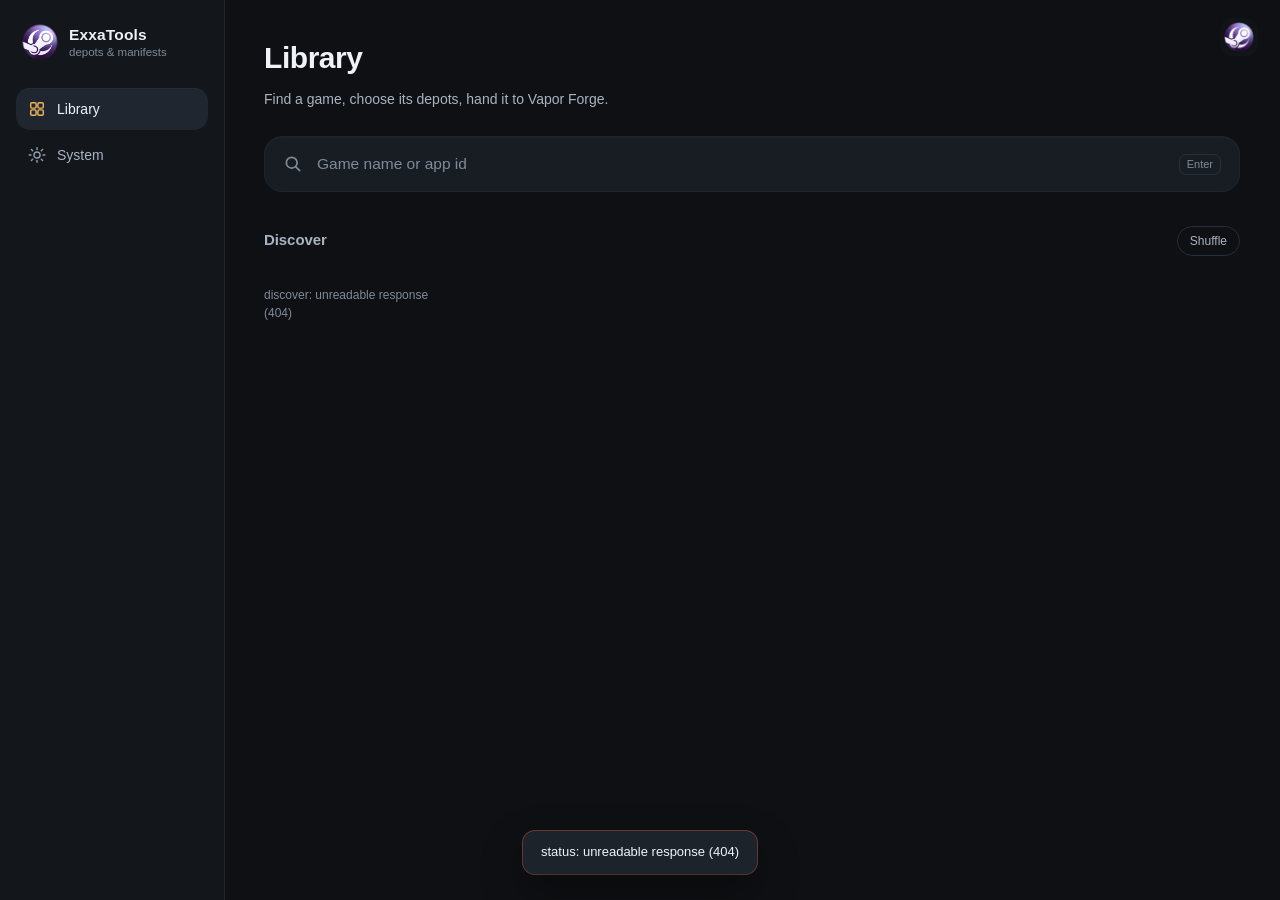
==== web/index.html @ 07b18245 "Discover feed from SteamSpy and Steam featured picks; drop the status pill" ====
<!DOCTYPE html>
<html lang="en">
<head>
<meta charset="utf-8">
<meta name="viewport" content="width=device-width, initial-scale=1">
<title>ExxaTools</title>
<link rel="icon" href="logo-128.png">
<link rel="stylesheet" href="style.css">
</head>
<body>

<aside class="rail">
  <div class="brand">
    <img class="brand-mark" src="logo-128.png" alt="" width="36" height="36">
    <div class="brand-text">
      <strong>ExxaTools</strong>
      <span>depots &amp; manifests</span>
    </div>
  </div>

  <nav class="nav">
    <button class="nav-item is-active" data-view="library">
      <svg viewBox="0 0 20 20" fill="none" stroke="currentColor" stroke-width="1.6" stroke-linecap="round" stroke-linejoin="round">
        <rect x="3" y="3" width="6" height="6" rx="1.4"/><rect x="11" y="3" width="6" height="6" rx="1.4"/>
        <rect x="3" y="11" width="6" height="6" rx="1.4"/><rect x="11" y="11" width="6" height="6" rx="1.4"/>
      </svg>
      Library
    </button>
    <button class="nav-item" data-view="system">
      <svg viewBox="0 0 20 20" fill="none" stroke="currentColor" stroke-width="1.6" stroke-linecap="round" stroke-linejoin="round">
        <path d="M10 6.6a3.4 3.4 0 1 0 0 6.8 3.4 3.4 0 0 0 0-6.8z"/>
        <path d="M10 1.9v2M10 16.1v2M3.3 10h-2M18.7 10h-2M5.2 5.2 3.8 3.8M16.2 16.2l-1.4-1.4M14.8 5.2l1.4-1.4M3.8 16.2l1.4-1.4"/>
      </svg>
      System
    </button>
  </nav>
</aside>

<main class="stage">

  <section class="view is-active" id="view-library">
    <header class="page-head">
      <h1>Library</h1>
      <p>Find a game, choose its depots, hand it to Vapor Forge.</p>
    </header>

    <div class="search-block">
      <svg class="search-icon" viewBox="0 0 20 20" fill="none" stroke="currentColor" stroke-width="1.7" stroke-linecap="round">
        <circle cx="8.7" cy="8.7" r="5.4"/><path d="m12.8 12.8 3.9 3.9"/>
      </svg>
      <input id="searchInput" type="search" placeholder="Game name or app id" aria-label="Search Steam" autocomplete="off" spellcheck="false">
      <kbd>Enter</kbd>
    </div>

    <div id="results" class="grid"></div>

    <div class="section-head" id="discoverHead">
      <h2>Discover</h2>
      <button class="chip" id="shuffleDiscover">Shuffle</button>
    </div>
    <div id="discover" class="grid"></div>

    <div class="section-head" id="plansHead" hidden>
      <h2>Saved plans</h2>
    </div>
    <div id="plans" class="grid"></div>
  </section>

  <section class="view" id="view-app">
    <div class="hero">
      <div class="hero-art" id="heroArt"></div>
      <div class="hero-shade"></div>
      <div class="hero-body">
        <button class="back-link" id="backToLibrary">
          <svg viewBox="0 0 16 16" fill="none" stroke="currentColor" stroke-width="1.7" stroke-linecap="round" stroke-linejoin="round"><path d="M9.5 3.5 5 8l4.5 4.5"/></svg>
          Library
        </button>
        <h1 id="appName">-</h1>
        <p class="hero-meta" id="appMeta">-</p>
        <div class="hero-actions">
          <button class="btn primary" id="installPlan">Install to Steam</button>
          <button class="btn" id="savePlan">Save plan</button>
          <button class="btn" id="hubcapFetch">Get keys</button>
          <button class="btn" id="checkPlan">Verify plan</button>
          <label class="select-wrap">
            <select id="branchSelect" aria-label="Branch"></select>
          </label>
        </div>
      </div>
    </div>

    <div class="app-columns">
      <div class="panel">
        <div class="panel-head">
          <h2>Depots <span class="count" id="depotCount"></span></h2>
          <div class="chips">
            <button class="chip" data-select="linux">Linux</button>
            <button class="chip" data-select="windows">Windows</button>
            <button class="chip" data-select="macos">macOS</button>
            <button class="chip" data-select="none">Reset</button>
          </div>
        </div>
        <div class="depot-head"><span></span><span>depot</span><span>size / key</span></div>
        <div id="depotList" class="depot-list"></div>
        <p class="hint" id="depotHint"></p>
      </div>

      <div class="panel side">
        <h2>Build</h2>
        <div class="build-bar" id="buildBar"></div>
        <div class="build-note" id="buildNote"></div>
        <div id="guardState" class="stat-list"></div>
        <div class="panel-actions">
          <button class="btn small" id="fixManifest">Fix update flags</button>
          <button class="btn small warn" id="blockUpdates">Block updates</button>
        </div>
        <div class="divider"></div>
        <h2>Lua plan</h2>
        <pre class="code" id="scriptBody">No plan yet.</pre>
        <p class="hint" id="scriptHint"></p>
      </div>
    </div>
  </section>

  <section class="view" id="view-system">
    <header class="page-head">
      <h1>System</h1>
      <p>Engine, keys, and what the Steam client sees.</p>
    </header>

    <div class="panel">
      <div class="panel-head">
        <h2>Engine</h2>
        <div class="panel-actions">
          <button class="btn small" id="installEngine">Install engine</button>
          <button class="btn small ghost" id="restartSteam">Restart Steam</button>
        </div>
      </div>
      <div id="engineState" class="stat-list"></div>
      <div class="divider"></div>
      <h3>Menu in Steam</h3>
      <div id="steamUiState" class="stat-list"></div>
      <div class="panel-actions">
        <button class="btn small" id="steamUiInject">Inject menu</button>
        <button class="btn small ghost" id="steamUiRemove">Remove</button>
        <button class="btn small ghost" id="steamUiEnable">Allow debugging</button>
      </div>
    </div>

    <div class="panel">
      <h2>Keys</h2>
      <div class="form-row">
        <label class="field">
          <span>Hubcap API key</span>
          <input id="hubcapInput" type="password" placeholder="smm_…" spellcheck="false" autocomplete="off">
        </label>
        <button class="btn small" id="saveHubcap">Save key</button>
      </div>
      <p class="hint" id="hubcapHint"></p>
      <div class="form-row">
        <label class="field">
          <span>Key source URL</span>
          <input id="keySourceInput" type="text" placeholder="https://host/{depotId}" spellcheck="false">
        </label>
        <button class="btn small ghost" id="saveSettings">Save</button>
      </div>
      <div class="form-row">
        <label class="field narrow">
          <span>Country</span>
          <input id="countryInput" type="text" maxlength="2" spellcheck="false">
        </label>
        <label class="field">
          <span>Provider chain</span>
          <input id="providerInput" type="text" spellcheck="false">
        </label>
      </div>
    </div>

    <div class="panel">
      <div class="panel-head">
        <h2>Manifest provider</h2>
        <div class="panel-actions">
          <button class="btn small" id="installProvider">Install</button>
          <button class="btn small ghost" id="removeProvider">Remove</button>
        </div>
      </div>
      <p class="hint" id="providerState">-</p>
    </div>

    <div class="panel">
      <div class="panel-head">
        <h2>Activity</h2>
        <button class="btn small ghost" id="reloadLog">Reload</button>
      </div>
      <pre class="code log" id="logBody">no lines yet</pre>
      <p class="hint" id="logHint"></p>
    </div>
  </section>

</main>

<div class="menu-wrap">
  <button id="menuButton" class="round-button" type="button" aria-haspopup="true" aria-expanded="false" aria-controls="appMenu" title="ExxaTools menu">
    <img src="logo-128.png" alt="" width="30" height="30">
  </button>
  <div id="appMenu" class="menu" role="menu" aria-label="ExxaTools menu" hidden>
    <div class="menu-head">
      <div class="menu-title">ExxaTools <span class="menu-version" id="menuVersion">—</span></div>
      <div class="menu-status" id="menuStatus"><span class="dot"></span> checking engine</div>
    </div>
    <div class="menu-sep"></div>
    <button class="menu-item" type="button" role="menuitem" data-menu="library">Library</button>
    <button class="menu-item" type="button" role="menuitem" data-menu="system">System</button>
    <div class="menu-sep"></div>
    <button class="menu-item" type="button" role="menuitem" data-menu="restart">Restart Steam</button>
    <button class="menu-item" type="button" role="menuitem" data-menu="readme">Open README</button>
    <button class="menu-item" type="button" role="menuitem" data-menu="about">About</button>
  </div>
</div>

<div id="toast" class="toast" hidden></div>

<script src="app.js"></script>
</body>
</html>
---- web/style.css ----
@font-face {
  font-family: "Montserrat";
  font-style: normal;
  font-weight: 400 800;
  font-display: swap;
  src: url(fonts/montserrat-cyrillic-ext.woff2) format("woff2");
  unicode-range: U+0460-052F, U+1C80-1C8A, U+20B4, U+2DE0-2DFF, U+A640-A69F, U+FE2E-FE2F;
}
@font-face {
  font-family: "Montserrat";
  font-style: normal;
  font-weight: 400 800;
  font-display: swap;
  src: url(fonts/montserrat-cyrillic.woff2) format("woff2");
  unicode-range: U+0301, U+0400-045F, U+0490-0491, U+04B0-04B1, U+2116;
}
@font-face {
  font-family: "Montserrat";
  font-style: normal;
  font-weight: 400 800;
  font-display: swap;
  src: url(fonts/montserrat-latin-ext.woff2) format("woff2");
  unicode-range: U+0100-02BA, U+02BD-02C5, U+02C7-02CC, U+02CE-02D7, U+02DD-02FF, U+0304, U+0308,
    U+0329, U+1D00-1DBF, U+1E00-1E9F, U+1EF2-1EFF, U+2020, U+20A0-20AB, U+20AD-20C4, U+2113,
    U+2C60-2C7F, U+A720-A7FF;
}
@font-face {
  font-family: "Montserrat";
  font-style: normal;
  font-weight: 400 800;
  font-display: swap;
  src: url(fonts/montserrat-latin.woff2) format("woff2");
  unicode-range: U+0000-00FF, U+0131, U+0152-0153, U+02BB-02BC, U+02C6, U+02DA, U+02DC, U+0304,
    U+0308, U+0329, U+2000-206F, U+20AC, U+2122, U+2191, U+2193, U+2212, U+2215, U+FEFF, U+FFFD;
}

:root {
  --ink: #0e1013;
  --rail: #13171c;
  --surface: #181d24;
  --raised: #1f2630;
  --line: #262f3a;
  --line-soft: #1e252e;

  --text: #eff3f8;
  --dim: #a9b4c3;
  --faint: #7f8b9a;

  --sand: #edb45f;
  --sand-hi: #f7c87c;
  --sand-lo: #c9924a;
  --sand-soft: rgba(237, 180, 95, 0.12);

  --mint: #6fd3a0;
  --rose: #e4796d;

  --sans: "Montserrat", -apple-system, "Segoe UI", Roboto, Arial, sans-serif;
  --mono: "JetBrains Mono", ui-monospace, SFMono-Regular, Menlo, monospace;

  --r-sm: 10px;
  --r-md: 14px;
  --r-lg: 18px;
  --r-xl: 24px;

  --shadow-1: 0 1px 0 rgba(255, 255, 255, 0.03) inset;
  --shadow-2: 0 18px 40px rgba(0, 0, 0, 0.35);
  --shadow-3: 0 30px 70px rgba(0, 0, 0, 0.55);
  --ease: cubic-bezier(0.2, 0.7, 0.2, 1);
}

* { box-sizing: border-box; }
[hidden] { display: none !important; }
html { color-scheme: dark; }

body {
  margin: 0;
  min-height: 100vh;
  background: var(--ink);
  color: var(--text);
  font-family: var(--sans);
  font-size: 15px;
  line-height: 1.6;
  -webkit-font-smoothing: antialiased;
  display: flex;
}

h1, h2, h3 { margin: 0; font-weight: 600; letter-spacing: -0.005em; }
h1 { font-size: 22px; }
h2 { font-size: 16px; }
h3 { font-size: 14px; color: var(--dim); font-weight: 600; }
p { margin: 0; }
a { color: var(--sand); text-decoration: none; }

::selection { background: var(--sand-soft); }

/* ------------------------------------------------------------------ rail */

.rail {
  position: sticky;
  top: 0;
  display: flex;
  flex-direction: column;
  gap: 28px;
  width: 224px;
  min-width: 224px;
  height: 100vh;
  padding: 24px 16px 18px;
  background: var(--rail);
  box-shadow: 1px 0 0 var(--line-soft);
}

.brand { display: flex; align-items: center; gap: 11px; padding: 0 6px; }
.brand-mark { border-radius: 50%; flex: none; }
.brand-text { display: flex; flex-direction: column; line-height: 1.25; min-width: 0; }
.brand-text strong { font-size: 15.5px; font-weight: 700; letter-spacing: 0.01em; }
.brand-text span { font-size: 11.5px; color: var(--faint); }

.nav { display: flex; flex-direction: column; gap: 4px; }
.nav-item {
  display: flex;
  align-items: center;
  gap: 11px;
  height: 42px;
  padding: 0 12px;
  border: 0;
  border-radius: var(--r-md);
  background: transparent;
  color: var(--dim);
  font: 500 14px/1 var(--sans);
  cursor: pointer;
  text-align: left;
  transition: background 140ms var(--ease), color 140ms var(--ease);
}
.nav-item svg { width: 18px; height: 18px; flex: none; opacity: 0.85; }
.nav-item:hover { background: var(--surface); color: var(--text); }
.nav-item.is-active { background: var(--raised); color: var(--text); box-shadow: var(--shadow-1); }
.nav-item.is-active svg { opacity: 1; color: var(--sand); }
.nav-item:focus-visible { outline: 2px solid var(--sand); outline-offset: 2px; }

.rail-status {
  margin-top: auto;
  min-width: 0;
  display: flex;
  align-items: center;
  gap: 8px;
  padding: 10px 12px;
  border-radius: var(--r-md);
  background: var(--surface);
  font-size: 12px;
  color: var(--dim);
  white-space: nowrap;
  overflow: hidden;
}
.rail-status .dot {
  width: 7px;
  height: 7px;
  border-radius: 50%;
  background: var(--faint);
  flex: none;
}
.rail-status.ok { color: var(--mint); }
.rail-status.ok .dot { background: var(--mint); box-shadow: 0 0 0 3px rgba(111, 211, 160, 0.14); }
.rail-status.warn { color: var(--sand); }
.rail-status.warn .dot { background: var(--sand); box-shadow: 0 0 0 3px var(--sand-soft); }
.rail-status.bad { color: var(--rose); }
.rail-status.bad .dot { background: var(--rose); box-shadow: 0 0 0 3px rgba(228, 121, 109, 0.14); }

/* ----------------------------------------------------------------- stage */

.stage {
  flex: 1;
  min-width: 0;
  padding: 34px 40px 64px;
  max-width: 1220px;
  margin: 0 auto;
}

.view { display: none; animation: view-in 220ms var(--ease); }
.view.is-active { display: block; }
@keyframes view-in {
  from { opacity: 0; transform: translateY(6px); }
  to { opacity: 1; transform: none; }
}

.page-head { margin-bottom: 26px; }
.page-head h1 { font-size: 30px; font-weight: 700; letter-spacing: -0.015em; }
.page-head p { margin-top: 6px; color: var(--dim); font-size: 14px; }

.section-head { display: flex; align-items: baseline; justify-content: space-between; margin: 34px 0 14px; }
.section-head h2 { font-size: 15px; color: var(--dim); font-weight: 600; }

/* --------------------------------------------------------------- search */

.search-block {
  display: flex;
  align-items: center;
  gap: 12px;
  height: 56px;
  padding: 0 18px;
  background: var(--surface);
  border: 1px solid var(--line-soft);
  border-radius: var(--r-lg);
  box-shadow: var(--shadow-1);
  transition: border-color 160ms var(--ease), box-shadow 160ms var(--ease);
}
.search-block:focus-within {
  border-color: rgba(237, 180, 95, 0.45);
  box-shadow: 0 0 0 4px var(--sand-soft);
}
.search-icon { width: 20px; height: 20px; color: var(--faint); flex: none; }
.search-block input {
  flex: 1;
  min-width: 0;
  height: 100%;
  border: 0;
  background: transparent;
  color: var(--text);
  font: 400 15.5px/1 var(--sans);
  outline: none;
}
.search-block input::placeholder { color: var(--faint); }
.search-block kbd {
  font: 500 11px/1 var(--sans);
  color: var(--faint);
  border: 1px solid var(--line);
  border-radius: 7px;
  padding: 4px 7px;
}

/* ------------------------------------------------------------ game grid */

.grid {
  display: grid;
  grid-template-columns: repeat(auto-fill, minmax(158px, 1fr));
  gap: 16px;
  margin-top: 20px;
}
.grid:empty { margin: 0; }

.card {
  position: relative;
  display: flex;
  flex-direction: column;
  border: 0;
  padding: 0;
  background: var(--surface);
  border-radius: var(--r-md);
  overflow: hidden;
  cursor: pointer;
  text-align: left;
  color: var(--text);
  box-shadow: var(--shadow-1), 0 0 0 1px var(--line);
  transition: transform 160ms var(--ease), box-shadow 160ms var(--ease);
}
.card:hover { transform: translateY(-3px); box-shadow: var(--shadow-2), 0 0 0 1px var(--line); }
.card:focus-visible { outline: 2px solid var(--sand); outline-offset: 3px; }

.card-art {
  aspect-ratio: 3 / 4;
  background-color: var(--raised);
  background-size: cover;
  background-position: center;
}
.card-art.empty {
  display: grid;
  place-items: center;
  color: var(--faint);
  font-size: 22px;
  font-weight: 700;
  letter-spacing: 0.02em;
}
.card-body { padding: 10px 12px 12px; display: flex; flex-direction: column; gap: 3px; }
.card-name {
  font-size: 13px;
  font-weight: 600;
  line-height: 1.3;
  display: -webkit-box;
  -webkit-line-clamp: 2;
  -webkit-box-orient: vertical;
  overflow: hidden;
}
.card-sub { font-size: 11.5px; color: var(--faint); }
.card-tag {
  position: absolute;
  top: 8px;
  left: 8px;
  padding: 3px 8px;
  border-radius: 999px;
  background: rgba(10, 12, 15, 0.82);
  font-size: 10.5px;
  font-weight: 600;
  color: var(--mint);
  backdrop-filter: blur(6px);
}
.card-tag.warn { color: var(--sand); }

/* ---------------------------------------------------------------- hero */

.hero {
  position: relative;
  border-radius: var(--r-xl);
  overflow: hidden;
  min-height: 244px;
  display: flex;
  align-items: flex-end;
  background: var(--surface);
  margin-bottom: 22px;
}
.hero-art {
  position: absolute;
  inset: 0;
  background-size: cover;
  background-position: center 22%;
  transform: scale(1.02);
}
.hero-shade {
  position: absolute;
  inset: 0;
  background:
    linear-gradient(90deg, rgba(14, 16, 19, 0.94) 0%, rgba(14, 16, 19, 0.6) 48%, rgba(14, 16, 19, 0.18) 100%),
    linear-gradient(180deg, rgba(14, 16, 19, 0.05) 35%, rgba(14, 16, 19, 0.92) 100%);
}
.hero-body { position: relative; padding: 26px 28px 24px; width: 100%; }
.back-link {
  display: inline-flex;
  align-items: center;
  gap: 6px;
  height: 30px;
  padding: 0 10px 0 6px;
  margin-bottom: 12px;
  border: 0;
  border-radius: 999px;
  background: rgba(255, 255, 255, 0.06);
  color: var(--dim);
  font: 500 12.5px/1 var(--sans);
  cursor: pointer;
  backdrop-filter: blur(8px);
}
.back-link:hover { color: var(--text); background: rgba(255, 255, 255, 0.1); }
.back-link svg { width: 15px; height: 15px; }
.hero h1 { font-size: 34px; font-weight: 700; letter-spacing: -0.02em; line-height: 1.15; }
.hero-meta { margin-top: 8px; color: var(--dim); font-size: 13px; }
.hero-actions { display: flex; flex-wrap: wrap; align-items: center; gap: 10px; margin-top: 20px; }

/* -------------------------------------------------------------- panels */

.app-columns {
  display: grid;
  grid-template-columns: minmax(0, 1fr) 356px;
  gap: 20px;
  align-items: start;
}

.panel {
  background: var(--surface);
  border-radius: var(--r-lg);
  padding: 20px;
  box-shadow: 0 0 0 1px var(--line-soft);
}
.panel + .panel { margin-top: 20px; }
.panel-head { display: flex; align-items: center; justify-content: space-between; gap: 12px; flex-wrap: wrap; }
.panel-head h2 { display: flex; align-items: baseline; gap: 8px; }
.count { font-size: 12px; color: var(--faint); font-weight: 500; }
.panel h2 + * { margin-top: 14px; }
.panel h3 { margin-top: 18px; }
.panel-actions { display: flex; flex-wrap: wrap; gap: 8px; margin-top: 14px; }
.divider { height: 1px; background: var(--line-soft); margin: 18px 0; }

.side { align-self: start; }

.stat-list { display: flex; flex-direction: column; gap: 8px; }
.stat-list .line { display: flex; align-items: baseline; justify-content: space-between; gap: 14px; }
.stat-list .line span:first-child { color: var(--faint); font-size: 12.5px; }
.stat-list .line span:last-child {
  font-family: var(--mono);
  font-size: 12px;
  color: var(--text);
  text-align: right;
  overflow-wrap: anywhere;
}
.stat-list .note { color: var(--dim); font-size: 12.5px; }

/* --------------------------------------------------------------- depots */

.depot-list { display: flex; flex-direction: column; margin-top: 12px; }
.depot-head {
  display: grid;
  grid-template-columns: 26px minmax(0, 1fr) auto;
  gap: 12px;
  padding: 4px 4px 8px;
  font-size: 11px;
  color: var(--faint);
  border-bottom: 1px solid var(--line-soft);
}
.depot-head span:nth-child(3) { text-align: right; }
.depot {
  display: grid;
  grid-template-columns: 26px minmax(0, 1fr) auto;
  gap: 12px;
  align-items: center;
  padding: 12px 4px;
  border-bottom: 1px solid var(--line-soft);
}
.depot:last-child { border-bottom: 0; }
.depot:hover { background: rgba(255, 255, 255, 0.015); }
.depot-main { min-width: 0; display: flex; flex-direction: column; gap: 2px; }
.depot-title { font-size: 13.5px; font-weight: 500; display: flex; align-items: center; gap: 8px; }
.depot-title .os {
  font-size: 10.5px;
  font-weight: 600;
  color: var(--faint);
  border: 1px solid var(--line);
  border-radius: 999px;
  padding: 1px 7px;
}
.depot-meta { font-size: 11.5px; color: var(--dim); font-family: var(--mono); }
.depot-side { display: flex; align-items: center; gap: 10px; }
.depot-size { font-size: 12px; color: var(--dim); font-variant-numeric: tabular-nums; min-width: 68px; text-align: right; }

.key-input {
  width: 168px;
  height: 30px;
  padding: 0 9px;
  border: 1px solid var(--line);
  border-radius: 8px;
  background: var(--ink);
  color: var(--dim);
  font: 400 10.5px/1 var(--mono);
  outline: none;
}
.key-input::placeholder { color: var(--faint); font-family: var(--sans); font-size: 11.5px; }
.key-input:focus { border-color: rgba(237, 180, 95, 0.5); color: var(--text); }
.key-input.has-key { color: var(--mint); border-color: rgba(111, 211, 160, 0.35); }

input[type="checkbox"] {
  appearance: none;
  width: 17px;
  height: 17px;
  margin: 0;
  border: 1.5px solid var(--line);
  border-radius: 5px;
  background: transparent;
  cursor: pointer;
  position: relative;
  transition: background 130ms var(--ease), border-color 130ms var(--ease);
}
input[type="checkbox"]:hover { border-color: var(--sand-lo); }
input[type="checkbox"]:checked { background: var(--sand); border-color: var(--sand); }
input[type="checkbox"]:checked::after {
  content: "";
  position: absolute;
  left: 5px;
  top: 2px;
  width: 4px;
  height: 8px;
  border: solid #191207;
  border-width: 0 2px 2px 0;
  transform: rotate(42deg);
}
input[type="checkbox"]:focus-visible { outline: 2px solid var(--sand); outline-offset: 2px; }

/* ----------------------------------------------------------- build bar */

.build-bar { display: flex; gap: 3px; height: 6px; margin: 14px 0 16px; }
.build-bar span { border-radius: 3px; background: var(--line); transition: background 160ms var(--ease); }
.build-bar span.on { background: var(--sand); }

/* ------------------------------------------------------------- controls */

.btn {
  display: inline-flex;
  align-items: center;
  justify-content: center;
  gap: 7px;
  height: 38px;
  padding: 0 16px;
  border: 1px solid var(--line);
  border-radius: var(--r-sm);
  background: var(--raised);
  color: var(--text);
  font: 600 13px/1 var(--sans);
  cursor: pointer;
  transition: background 140ms var(--ease), border-color 140ms var(--ease), transform 90ms var(--ease);
}
.btn:hover { background: #262f3a; border-color: #33404e; }
.btn:active { transform: translateY(1px); }
.btn:focus-visible { outline: 2px solid var(--sand); outline-offset: 2px; }
.btn:disabled { opacity: 0.45; cursor: default; transform: none; }

.btn.primary { background: var(--sand); border-color: transparent; color: #1b1408; }
.btn.primary:hover { background: var(--sand-hi); }
.btn.ghost { background: transparent; color: var(--dim); }
.btn.ghost:hover { background: var(--raised); color: var(--text); }
.btn.small { height: 32px; padding: 0 12px; font-size: 12.5px; border-radius: 9px; }

.select-wrap { position: relative; display: inline-flex; align-items: center; }
.select-wrap::after {
  content: "";
  position: absolute;
  right: 13px;
  width: 7px;
  height: 7px;
  border-right: 1.6px solid var(--faint);
  border-bottom: 1.6px solid var(--faint);
  transform: rotate(45deg) translateY(-2px);
  pointer-events: none;
}
.select-wrap select {
  appearance: none;
  height: 38px;
  padding: 0 34px 0 13px;
  border: 1px solid var(--line);
  border-radius: var(--r-sm);
  background: var(--raised);
  color: var(--text);
  font: 500 12.5px/1 var(--sans);
  cursor: pointer;
  outline: none;
}
.select-wrap select:focus-visible { outline: 2px solid var(--sand); outline-offset: 2px; }

.chips { display: flex; gap: 6px; }
.chip {
  height: 30px;
  padding: 0 12px;
  border: 1px solid var(--line);
  border-radius: 999px;
  background: transparent;
  color: var(--dim);
  font: 500 12px/1 var(--sans);
  cursor: pointer;
  transition: color 130ms var(--ease), border-color 130ms var(--ease), background 130ms var(--ease);
}
.chip:hover { color: var(--text); border-color: #33404e; background: var(--raised); }

.field { display: flex; flex-direction: column; gap: 5px; flex: 1; min-width: 0; }
.field.narrow { flex: 0 0 92px; }
.field span { font-size: 11.5px; color: var(--faint); }
.field input {
  height: 36px;
  padding: 0 11px;
  border: 1px solid var(--line);
  border-radius: var(--r-sm);
  background: var(--ink);
  color: var(--text);
  font: 400 12.5px/1 var(--mono);
  outline: none;
}
.field input::placeholder { color: var(--faint); font-family: var(--sans); }
.field input:focus { border-color: rgba(237, 180, 95, 0.5); box-shadow: 0 0 0 3px var(--sand-soft); }
.form-row { display: flex; gap: 10px; align-items: flex-end; margin-top: 12px; flex-wrap: wrap; }

.hint { margin-top: 10px; font-size: 12px; color: var(--faint); line-height: 1.5; }

/* ----------------------------------------------------------------- code */

.code {
  margin: 0;
  padding: 12px 14px;
  max-height: 300px;
  overflow: auto;
  background: var(--ink);
  border: 1px solid var(--line-soft);
  border-radius: var(--r-sm);
  font: 400 11.5px/1.65 var(--mono);
  color: var(--dim);
  white-space: pre;
}
.code.log { max-height: 320px; white-space: pre-wrap; overflow-wrap: anywhere; font-size: 11px; }
.log-line { display: block; }
.log-line .ts { color: #4e5765; }
.log-line.warn { color: var(--sand); }
.log-line.warn .ts { color: rgba(237, 180, 95, 0.5); }
.log-line.error { color: var(--rose); }

/* ----------------------------------------------------------------- menu */

.menu-wrap { position: fixed; top: 18px; right: 22px; z-index: 40; }
.round-button {
  display: grid;
  place-items: center;
  width: 38px;
  height: 38px;
  padding: 0;
  border: 1px solid transparent;
  border-radius: 12px;
  background: rgba(19, 23, 28, 0.7);
  cursor: pointer;
  backdrop-filter: blur(10px);
  transition: border-color 140ms var(--ease), background 140ms var(--ease);
}
.round-button:hover { border-color: var(--line); background: var(--rail); }
.round-button[aria-expanded="true"] { border-color: rgba(237, 180, 95, 0.5); background: var(--rail); }
.round-button img { border-radius: 50%; display: block; }
.round-button:focus-visible { outline: 2px solid var(--sand); outline-offset: 2px; }

.menu {
  position: absolute;
  top: calc(100% + 8px);
  right: 0;
  width: 250px;
  padding: 6px;
  background: #171c22;
  border: 1px solid var(--line);
  border-radius: var(--r-lg);
  box-shadow: var(--shadow-3);
  animation: menu-in 150ms var(--ease);
}
@keyframes menu-in {
  from { opacity: 0; transform: translateY(-6px); }
  to { opacity: 1; transform: none; }
}
.menu-head { padding: 9px 10px 10px; }
.menu-title { display: flex; align-items: baseline; justify-content: space-between; font-size: 13.5px; font-weight: 700; }
.menu-version { font-family: var(--mono); font-size: 10.5px; color: var(--faint); font-weight: 400; }
.menu-status { display: flex; align-items: center; gap: 7px; margin-top: 4px; font-size: 11.5px; color: var(--dim); }
.menu-status .dot { width: 7px; height: 7px; border-radius: 50%; background: var(--faint); }
.menu-status.ok .dot { background: var(--mint); }
.menu-status.warn .dot { background: var(--sand); }
.menu-status.bad .dot { background: var(--rose); }
.menu-sep { height: 1px; margin: 5px 4px; background: var(--line-soft); }
.menu-item {
  display: block;
  width: 100%;
  height: 36px;
  padding: 0 11px;
  border: 0;
  border-radius: 9px;
  background: transparent;
  color: var(--dim);
  font: 500 13px/36px var(--sans);
  text-align: left;
  cursor: pointer;
}
.menu-item:hover, .menu-item:focus-visible { background: var(--raised); color: var(--text); outline: none; }

/* ---------------------------------------------------------------- toast */

.toast {
  position: fixed;
  left: 50%;
  bottom: 26px;
  transform: translateX(-50%);
  z-index: 50;
  max-width: min(620px, 90vw);
  padding: 11px 18px;
  background: #1c232b;
  border-radius: 12px;
  box-shadow: var(--shadow-2), 0 0 0 1px var(--line);
  font-size: 13px;
  color: var(--text);
}
.toast.ok { box-shadow: var(--shadow-2), 0 0 0 1px rgba(111, 211, 160, 0.4); }
.toast.bad { box-shadow: var(--shadow-2), 0 0 0 1px rgba(228, 121, 109, 0.45); }

/* ------------------------------------------------------------ responsive */

@media (max-width: 1080px) {
  .app-columns { grid-template-columns: minmax(0, 1fr); }
  .side { max-width: none; }
}

@media (max-width: 900px) {
  body { flex-direction: column; }
  .rail {
    position: static;
    flex-direction: row;
    align-items: center;
    gap: 16px;
    width: 100%;
    min-width: 0;
    height: auto;
    padding: 12px 16px;
    box-shadow: 0 1px 0 var(--line-soft);
  }
  .brand-text span { display: none; }
  .nav { flex-direction: row; }
  .nav-item { height: 38px; }
  .rail-status { margin: 0 0 0 auto; }
  .stage { padding: 24px 18px 48px; }
  .menu-wrap { top: 10px; right: 12px; }
  .hero h1 { font-size: 26px; }
}

@media (max-width: 620px) {
  .grid { grid-template-columns: repeat(auto-fill, minmax(132px, 1fr)); gap: 12px; }
  .hero { min-height: 240px; }
  .hero-body { padding: 18px; }
  .depot { grid-template-columns: 24px minmax(0, 1fr); }
  .depot-side { grid-column: 2; justify-content: flex-start; }
  .key-input { width: 100%; }
  .search-block kbd { display: none; }
}

@media (prefers-reduced-motion: reduce) {
  * { animation-duration: 0.01ms !important; transition-duration: 0.01ms !important; }
}
/* selection summary under the build bar */
.build-note { display: flex; justify-content: space-between; font-size: 11.5px; color: var(--faint); margin-top: 7px; }
.btn.warn { border-color: rgba(237, 180, 95, 0.35); color: var(--sand); }
.btn.warn:hover { background: var(--sand-soft); border-color: rgba(237, 180, 95, 0.55); }
.chip.is-active { background: var(--sand-soft); border-color: rgba(237, 180, 95, 0.45); color: var(--sand); }
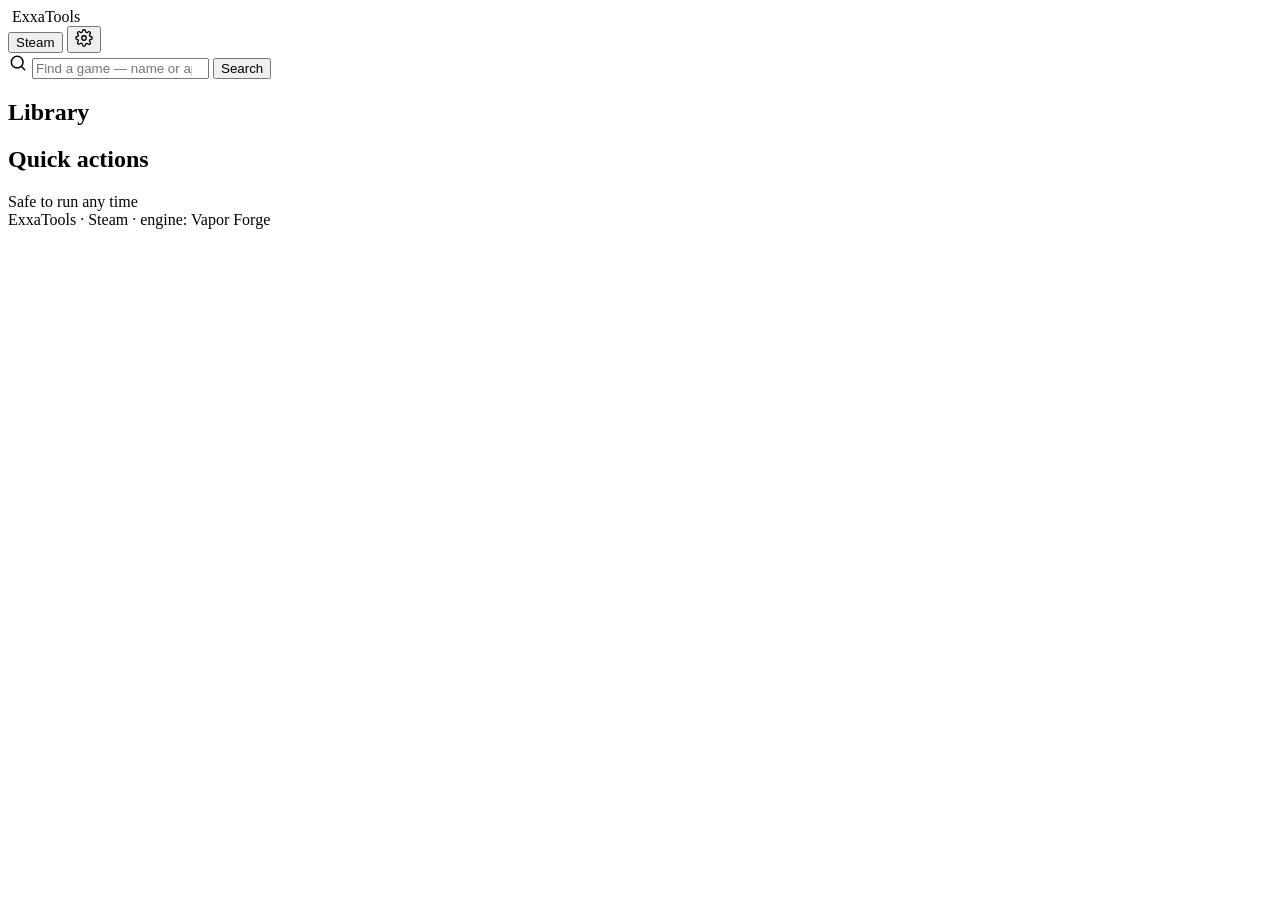
==== commit 7dd4470b: "Rebuild the dashboard around what people actually do The old screen was a rail plus four panels of d" ====
--- a/web/index.html
+++ b/web/index.html
@@ -1,225 +1,105 @@
-<!DOCTYPE html>
+<!doctype html>
 <html lang="en">
 <head>
 <meta charset="utf-8">
 <meta name="viewport" content="width=device-width, initial-scale=1">
 <title>ExxaTools</title>
-<link rel="icon" href="logo-128.png">
-<link rel="stylesheet" href="style.css">
+<link rel="icon" href="/logo-48.png">
+<link rel="stylesheet" href="/fonts/inter.css">
+<link rel="stylesheet" href="/style.css">
 </head>
 <body>
+<header class="topbar">
+  <div class="brand">
+    <img src="/logo-48.png" alt="" class="brand-mark">
+    <span class="brand-name">ExxaTools</span>
+  </div>
+  <div class="top-actions">
+    <button class="chip" id="steamChip" title="Steam status">
+      <span class="dot"></span><span id="steamText">Steam</span>
+    </button>
+    <button class="icon-btn" id="settingsBtn" title="Settings" aria-label="Settings">
+      <svg viewBox="0 0 24 24" width="18" height="18" fill="none" stroke="currentColor" stroke-width="1.7" stroke-linecap="round">
+        <circle cx="12" cy="12" r="3"></circle>
+        <path d="M19.4 15a1.7 1.7 0 0 0 .3 1.9l.1.1a2 2 0 1 1-2.8 2.8l-.1-.1a1.7 1.7 0 0 0-1.9-.3 1.7 1.7 0 0 0-1 1.5V21a2 2 0 1 1-4 0v-.1A1.7 1.7 0 0 0 8.9 19a1.7 1.7 0 0 0-1.9.3l-.1.1a2 2 0 1 1-2.8-2.8l.1-.1A1.7 1.7 0 0 0 4.5 15a1.7 1.7 0 0 0-1.5-1H3a2 2 0 1 1 0-4h.1A1.7 1.7 0 0 0 4.5 9a1.7 1.7 0 0 0-.3-1.9l-.1-.1a2 2 0 1 1 2.8-2.8l.1.1A1.7 1.7 0 0 0 8.9 4.5 1.7 1.7 0 0 0 10 3V3a2 2 0 1 1 4 0v.1a1.7 1.7 0 0 0 1 1.5 1.7 1.7 0 0 0 1.9-.3l.1-.1a2 2 0 1 1 2.8 2.8l-.1.1a1.7 1.7 0 0 0-.3 1.9V9a1.7 1.7 0 0 0 1.5 1H21a2 2 0 1 1 0 4h-.1a1.7 1.7 0 0 0-1.5 1z"></path>
+      </svg>
+    </button>
+  </div>
+</header>
 
-<aside class="rail">
-  <div class="brand">
-    <img class="brand-mark" src="logo-128.png" alt="" width="36" height="36">
-    <div class="brand-text">
-      <strong>ExxaTools</strong>
-      <span>depots &amp; manifests</span>
+<main class="wrap">
+  <section class="search">
+    <div class="search-box">
+      <svg viewBox="0 0 24 24" width="20" height="20" fill="none" stroke="currentColor" stroke-width="1.8" stroke-linecap="round">
+        <circle cx="11" cy="11" r="7"></circle><path d="m20 20-3.5-3.5"></path>
+      </svg>
+      <input id="q" type="search" placeholder="Find a game — name or app id" autocomplete="off" spellcheck="false" aria-label="Find a game">
+      <button class="search-go" id="searchGo">Search</button>
     </div>
-  </div>
-
-  <nav class="nav">
-    <button class="nav-item is-active" data-view="library">
-      <svg viewBox="0 0 20 20" fill="none" stroke="currentColor" stroke-width="1.6" stroke-linecap="round" stroke-linejoin="round">
-        <rect x="3" y="3" width="6" height="6" rx="1.4"/><rect x="11" y="3" width="6" height="6" rx="1.4"/>
-        <rect x="3" y="11" width="6" height="6" rx="1.4"/><rect x="11" y="11" width="6" height="6" rx="1.4"/>
-      </svg>
-      Library
-    </button>
-    <button class="nav-item" data-view="system">
-      <svg viewBox="0 0 20 20" fill="none" stroke="currentColor" stroke-width="1.6" stroke-linecap="round" stroke-linejoin="round">
-        <path d="M10 6.6a3.4 3.4 0 1 0 0 6.8 3.4 3.4 0 0 0 0-6.8z"/>
-        <path d="M10 1.9v2M10 16.1v2M3.3 10h-2M18.7 10h-2M5.2 5.2 3.8 3.8M16.2 16.2l-1.4-1.4M14.8 5.2l1.4-1.4M3.8 16.2l1.4-1.4"/>
-      </svg>
-      System
-    </button>
-  </nav>
-</aside>
-
-<main class="stage">
-
-  <section class="view is-active" id="view-library">
-    <header class="page-head">
-      <h1>Library</h1>
-      <p>Find a game, choose its depots, hand it to Vapor Forge.</p>
-    </header>
-
-    <div class="search-block">
-      <svg class="search-icon" viewBox="0 0 20 20" fill="none" stroke="currentColor" stroke-width="1.7" stroke-linecap="round">
-        <circle cx="8.7" cy="8.7" r="5.4"/><path d="m12.8 12.8 3.9 3.9"/>
-      </svg>
-      <input id="searchInput" type="search" placeholder="Game name or app id" aria-label="Search Steam" autocomplete="off" spellcheck="false">
-      <kbd>Enter</kbd>
-    </div>
-
-    <div id="results" class="grid"></div>
-
-    <div class="section-head" id="discoverHead">
-      <h2>Discover</h2>
-      <button class="chip" id="shuffleDiscover">Shuffle</button>
-    </div>
-    <div id="discover" class="grid"></div>
-
-    <div class="section-head" id="plansHead" hidden>
-      <h2>Saved plans</h2>
-    </div>
-    <div id="plans" class="grid"></div>
+    <div class="results" id="results" hidden></div>
   </section>
 
-  <section class="view" id="view-app">
-    <div class="hero">
-      <div class="hero-art" id="heroArt"></div>
-      <div class="hero-shade"></div>
-      <div class="hero-body">
-        <button class="back-link" id="backToLibrary">
-          <svg viewBox="0 0 16 16" fill="none" stroke="currentColor" stroke-width="1.7" stroke-linecap="round" stroke-linejoin="round"><path d="M9.5 3.5 5 8l4.5 4.5"/></svg>
-          Library
-        </button>
-        <h1 id="appName">-</h1>
-        <p class="hero-meta" id="appMeta">-</p>
-        <div class="hero-actions">
-          <button class="btn primary" id="installPlan">Install to Steam</button>
-          <button class="btn" id="savePlan">Save plan</button>
-          <button class="btn" id="hubcapFetch">Get keys</button>
-          <button class="btn" id="checkPlan">Verify plan</button>
-          <label class="select-wrap">
-            <select id="branchSelect" aria-label="Branch"></select>
-          </label>
-        </div>
+  <section class="section">
+    <div class="section-head">
+      <h2>Library</h2>
+      <span class="section-note" id="libNote"></span>
+    </div>
+    <div class="cards" id="cards"></div>
+    <div class="empty" id="empty" hidden>
+      <div class="empty-art">
+        <svg viewBox="0 0 24 24" width="26" height="26" fill="none" stroke="currentColor" stroke-width="1.5" stroke-linecap="round">
+          <rect x="3" y="4" width="18" height="16" rx="3"></rect><path d="M3 9h18M8 4v5"></path>
+        </svg>
       </div>
-    </div>
-
-    <div class="app-columns">
-      <div class="panel">
-        <div class="panel-head">
-          <h2>Depots <span class="count" id="depotCount"></span></h2>
-          <div class="chips">
-            <button class="chip" data-select="linux">Linux</button>
-            <button class="chip" data-select="windows">Windows</button>
-            <button class="chip" data-select="macos">macOS</button>
-            <button class="chip" data-select="none">Reset</button>
-          </div>
-        </div>
-        <div class="depot-head"><span></span><span>depot</span><span>size / key</span></div>
-        <div id="depotList" class="depot-list"></div>
-        <p class="hint" id="depotHint"></p>
-      </div>
-
-      <div class="panel side">
-        <h2>Build</h2>
-        <div class="build-bar" id="buildBar"></div>
-        <div class="build-note" id="buildNote"></div>
-        <div id="guardState" class="stat-list"></div>
-        <div class="panel-actions">
-          <button class="btn small" id="fixManifest">Fix update flags</button>
-          <button class="btn small warn" id="blockUpdates">Block updates</button>
-        </div>
-        <div class="divider"></div>
-        <h2>Lua plan</h2>
-        <pre class="code" id="scriptBody">No plan yet.</pre>
-        <p class="hint" id="scriptHint"></p>
-      </div>
+      <p class="empty-title">Your library is empty</p>
+      <p class="empty-text">Add a game and restart Steam — it appears in your library like a normal purchase.</p>
+      <button class="btn primary" id="emptyCta">Find a game</button>
     </div>
   </section>
 
-  <section class="view" id="view-system">
-    <header class="page-head">
-      <h1>System</h1>
-      <p>Engine, keys, and what the Steam client sees.</p>
-    </header>
-
-    <div class="panel">
-      <div class="panel-head">
-        <h2>Engine</h2>
-        <div class="panel-actions">
-          <button class="btn small" id="installEngine">Install engine</button>
-          <button class="btn small ghost" id="restartSteam">Restart Steam</button>
-        </div>
-      </div>
-      <div id="engineState" class="stat-list"></div>
-      <div class="divider"></div>
-      <h3>Menu in Steam</h3>
-      <div id="steamUiState" class="stat-list"></div>
-      <div class="panel-actions">
-        <button class="btn small" id="steamUiInject">Inject menu</button>
-        <button class="btn small ghost" id="steamUiRemove">Remove</button>
-        <button class="btn small ghost" id="steamUiEnable">Allow debugging</button>
-      </div>
+  <section class="section" id="suggestSection" hidden>
+    <div class="section-head">
+      <h2>Suggested for you</h2>
+      <span class="section-note">Choose one and press Add to Steam</span>
     </div>
-
-    <div class="panel">
-      <h2>Keys</h2>
-      <div class="form-row">
-        <label class="field">
-          <span>Hubcap API key</span>
-          <input id="hubcapInput" type="password" placeholder="smm_…" spellcheck="false" autocomplete="off">
-        </label>
-        <button class="btn small" id="saveHubcap">Save key</button>
-      </div>
-      <p class="hint" id="hubcapHint"></p>
-      <div class="form-row">
-        <label class="field">
-          <span>Key source URL</span>
-          <input id="keySourceInput" type="text" placeholder="https://host/{depotId}" spellcheck="false">
-        </label>
-        <button class="btn small ghost" id="saveSettings">Save</button>
-      </div>
-      <div class="form-row">
-        <label class="field narrow">
-          <span>Country</span>
-          <input id="countryInput" type="text" maxlength="2" spellcheck="false">
-        </label>
-        <label class="field">
-          <span>Provider chain</span>
-          <input id="providerInput" type="text" spellcheck="false">
-        </label>
-      </div>
-    </div>
-
-    <div class="panel">
-      <div class="panel-head">
-        <h2>Manifest provider</h2>
-        <div class="panel-actions">
-          <button class="btn small" id="installProvider">Install</button>
-          <button class="btn small ghost" id="removeProvider">Remove</button>
-        </div>
-      </div>
-      <p class="hint" id="providerState">-</p>
-    </div>
-
-    <div class="panel">
-      <div class="panel-head">
-        <h2>Activity</h2>
-        <button class="btn small ghost" id="reloadLog">Reload</button>
-      </div>
-      <pre class="code log" id="logBody">no lines yet</pre>
-      <p class="hint" id="logHint"></p>
-    </div>
+    <div class="cards" id="suggest"></div>
   </section>
 
+  <section class="section">
+    <div class="section-head">
+      <h2>Quick actions</h2>
+      <span class="section-note">Safe to run any time</span>
+    </div>
+    <div class="fixes" id="fixes"></div>
+  </section>
 </main>
 
-<div class="menu-wrap">
-  <button id="menuButton" class="round-button" type="button" aria-haspopup="true" aria-expanded="false" aria-controls="appMenu" title="ExxaTools menu">
-    <img src="logo-128.png" alt="" width="30" height="30">
-  </button>
-  <div id="appMenu" class="menu" role="menu" aria-label="ExxaTools menu" hidden>
-    <div class="menu-head">
-      <div class="menu-title">ExxaTools <span class="menu-version" id="menuVersion">—</span></div>
-      <div class="menu-status" id="menuStatus"><span class="dot"></span> checking engine</div>
+<footer class="foot">
+  <span id="footVersion">ExxaTools</span>
+  <span class="foot-sep">·</span>
+  <span id="footSteam">Steam</span>
+  <span class="foot-sep">·</span>
+  <span>engine: Vapor Forge</span>
+</footer>
+
+<aside class="drawer" id="drawer" hidden aria-hidden="true">
+  <div class="drawer-inner" id="drawerInner"></div>
+</aside>
+<div class="scrim" id="scrim" hidden></div>
+
+<div class="modal" id="settings" hidden>
+  <div class="modal-card">
+    <div class="modal-head">
+      <h3>Settings</h3>
+      <button class="icon-btn" id="settingsClose" aria-label="Close">
+        <svg viewBox="0 0 24 24" width="18" height="18" fill="none" stroke="currentColor" stroke-width="1.8" stroke-linecap="round"><path d="M6 6l12 12M18 6L6 18"></path></svg>
+      </button>
     </div>
-    <div class="menu-sep"></div>
-    <button class="menu-item" type="button" role="menuitem" data-menu="library">Library</button>
-    <button class="menu-item" type="button" role="menuitem" data-menu="system">System</button>
-    <div class="menu-sep"></div>
-    <button class="menu-item" type="button" role="menuitem" data-menu="restart">Restart Steam</button>
-    <button class="menu-item" type="button" role="menuitem" data-menu="readme">Open README</button>
-    <button class="menu-item" type="button" role="menuitem" data-menu="about">About</button>
+    <div class="modal-body" id="settingsBody"></div>
   </div>
 </div>
 
-<div id="toast" class="toast" hidden></div>
-
-<script src="app.js"></script>
+<div class="toasts" id="toasts"></div>
+<script src="/app.js"></script>
 </body>
 </html>
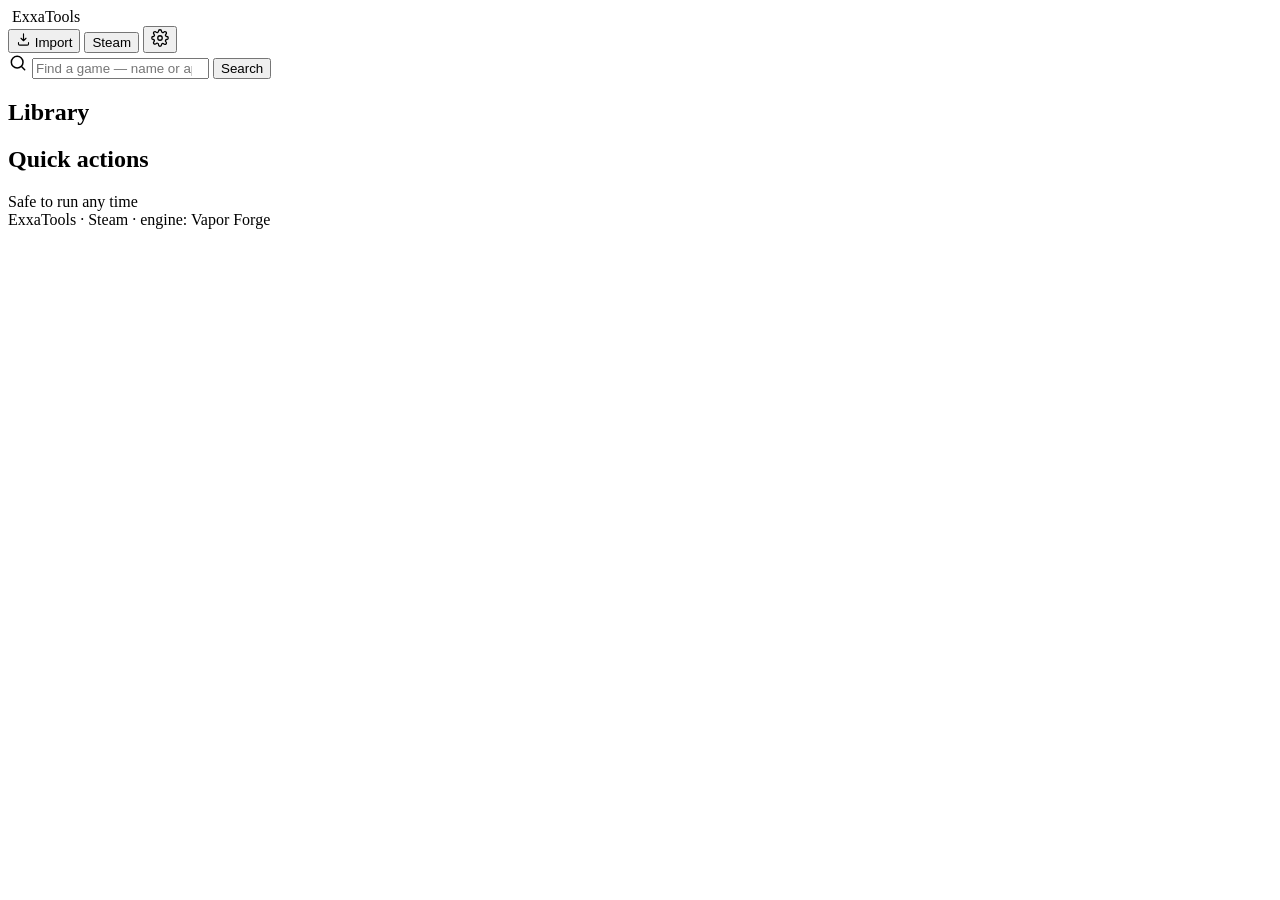
==== commit 1c0d6a8e: "Import Lua plans again, and let people pick DLC The redesign dropped both, and they are how keys act" ====
--- a/web/index.html
+++ b/web/index.html
@@ -15,6 +15,10 @@
     <span class="brand-name">ExxaTools</span>
   </div>
   <div class="top-actions">
+    <button class="btn small import-btn" id="importBtn" title="Paste or drop a .lua plan">
+      <svg viewBox="0 0 24 24" width="15" height="15" fill="none" stroke="currentColor" stroke-width="1.8" stroke-linecap="round" stroke-linejoin="round"><path d="M12 3v11M8 10l4 4 4-4"></path><path d="M4 17v2a2 2 0 0 0 2 2h12a2 2 0 0 0 2-2v-2"></path></svg>
+      Import
+    </button>
     <button class="chip" id="steamChip" title="Steam status">
       <span class="dot"></span><span id="steamText">Steam</span>
     </button>
@@ -99,6 +103,33 @@
   </div>
 </div>
 
+<div class="modal" id="importModal" hidden>
+  <div class="modal-card">
+    <div class="modal-head">
+      <h3>Import a Lua plan</h3>
+      <button class="icon-btn" id="importClose" aria-label="Close">
+        <svg viewBox="0 0 24 24" width="18" height="18" fill="none" stroke="currentColor" stroke-width="1.8" stroke-linecap="round"><path d="M6 6l12 12M18 6L6 18"></path></svg>
+      </button>
+    </div>
+    <div class="modal-body">
+      <p class="hint">Paste the file contents or drop a <code>.lua</code> file here. Keys are stored even when the game is already in the library.</p>
+      <label class="dropzone" id="dropzone">
+        <input type="file" id="importFile" accept=".lua,.vdf,.txt,.st" hidden>
+        <span id="dropText">Drop a .lua file, or click to choose</span>
+      </label>
+      <p class="field-label">Or paste the plan text</p>
+      <textarea class="code-input" id="importText" rows="9" placeholder="addappid(620)
+addappid(621, 1, &quot;64 hex characters&quot;)
+setmanifestid(621, &quot;9044256803759256265&quot;)"></textarea>
+      <label class="check-row"><input type="checkbox" id="importCreate" checked> Add to the library when the file has depots</label>
+    </div>
+    <div class="modal-actions">
+      <button class="btn ghost" id="importCancel">Cancel</button>
+      <button class="btn primary" id="importRun">Import</button>
+    </div>
+  </div>
+</div>
+
 <div class="toasts" id="toasts"></div>
 <script src="/app.js"></script>
 </body>
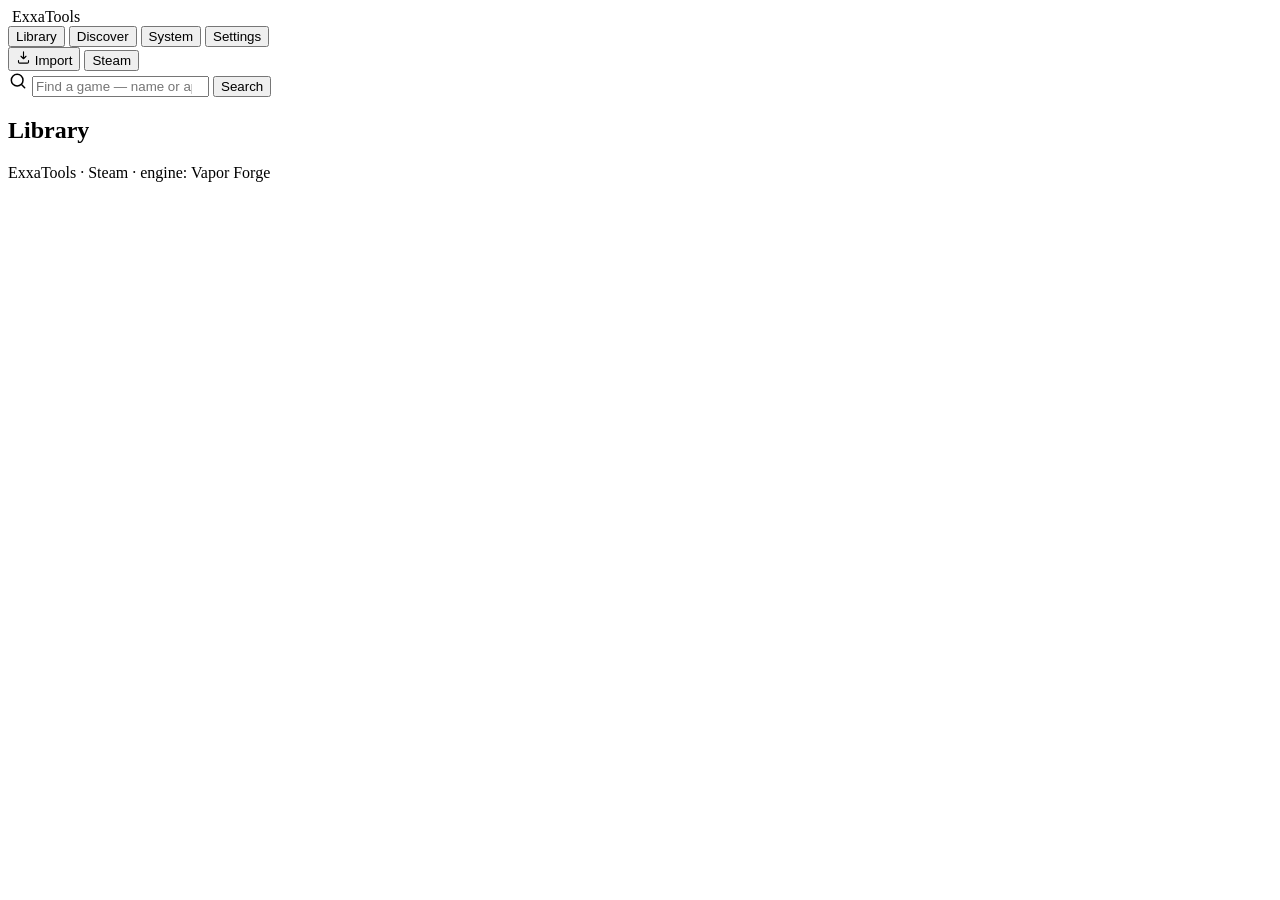
==== commit bcb2297d: "Give the app four views and a settings page Phase 2 of the audit, structure first. The top bar carri" ====
--- a/web/index.html
+++ b/web/index.html
@@ -14,6 +14,14 @@
     <img src="/logo-48.png" alt="" class="brand-mark">
     <span class="brand-name">ExxaTools</span>
   </div>
+
+  <nav class="nav" id="nav" aria-label="Sections">
+    <button class="nav-item" data-target="library" aria-selected="true">Library</button>
+    <button class="nav-item" data-target="discover" aria-selected="false">Discover</button>
+    <button class="nav-item" data-target="system" aria-selected="false">System</button>
+    <button class="nav-item" data-target="settings" aria-selected="false">Settings</button>
+  </nav>
+
   <div class="top-actions">
     <button class="btn small import-btn" id="importBtn" title="Paste or drop a .lua plan">
       <svg viewBox="0 0 24 24" width="15" height="15" fill="none" stroke="currentColor" stroke-width="1.8" stroke-linecap="round" stroke-linejoin="round"><path d="M12 3v11M8 10l4 4 4-4"></path><path d="M4 17v2a2 2 0 0 0 2 2h12a2 2 0 0 0 2-2v-2"></path></svg>
@@ -22,59 +30,80 @@
     <button class="chip" id="steamChip" title="Steam status">
       <span class="dot"></span><span id="steamText">Steam</span>
     </button>
-    <button class="icon-btn" id="settingsBtn" title="Settings" aria-label="Settings">
-      <svg viewBox="0 0 24 24" width="18" height="18" fill="none" stroke="currentColor" stroke-width="1.7" stroke-linecap="round">
-        <circle cx="12" cy="12" r="3"></circle>
-        <path d="M19.4 15a1.7 1.7 0 0 0 .3 1.9l.1.1a2 2 0 1 1-2.8 2.8l-.1-.1a1.7 1.7 0 0 0-1.9-.3 1.7 1.7 0 0 0-1 1.5V21a2 2 0 1 1-4 0v-.1A1.7 1.7 0 0 0 8.9 19a1.7 1.7 0 0 0-1.9.3l-.1.1a2 2 0 1 1-2.8-2.8l.1-.1A1.7 1.7 0 0 0 4.5 15a1.7 1.7 0 0 0-1.5-1H3a2 2 0 1 1 0-4h.1A1.7 1.7 0 0 0 4.5 9a1.7 1.7 0 0 0-.3-1.9l-.1-.1a2 2 0 1 1 2.8-2.8l.1.1A1.7 1.7 0 0 0 8.9 4.5 1.7 1.7 0 0 0 10 3V3a2 2 0 1 1 4 0v.1a1.7 1.7 0 0 0 1 1.5 1.7 1.7 0 0 0 1.9-.3l.1-.1a2 2 0 1 1 2.8 2.8l-.1.1a1.7 1.7 0 0 0-.3 1.9V9a1.7 1.7 0 0 0 1.5 1H21a2 2 0 1 1 0 4h-.1a1.7 1.7 0 0 0-1.5 1z"></path>
-      </svg>
-    </button>
   </div>
 </header>
 
 <main class="wrap">
-  <section class="search">
-    <div class="search-box">
-      <svg viewBox="0 0 24 24" width="20" height="20" fill="none" stroke="currentColor" stroke-width="1.8" stroke-linecap="round">
-        <circle cx="11" cy="11" r="7"></circle><path d="m20 20-3.5-3.5"></path>
-      </svg>
-      <input id="q" type="search" placeholder="Find a game — name or app id" autocomplete="off" spellcheck="false" aria-label="Find a game">
-      <button class="search-go" id="searchGo">Search</button>
-    </div>
-    <div class="results" id="results" hidden></div>
+  <section class="view" id="view-library" data-view="library">
+    <section class="search">
+      <div class="search-box">
+        <svg viewBox="0 0 24 24" width="20" height="20" fill="none" stroke="currentColor" stroke-width="1.8" stroke-linecap="round">
+          <circle cx="11" cy="11" r="7"></circle><path d="m20 20-3.5-3.5"></path>
+        </svg>
+        <input id="q" type="search" placeholder="Find a game — name or app id" autocomplete="off" spellcheck="false" aria-label="Find a game">
+        <button class="search-go" id="searchGo">Search</button>
+      </div>
+      <div class="results" id="results" hidden></div>
+    </section>
+
+    <section class="diagnose" id="diagnoseBanner" hidden></section>
+
+    <section class="section">
+      <div class="section-head">
+        <h2>Library</h2>
+        <span class="section-note" id="libNote"></span>
+      </div>
+      <div class="cards" id="cards"></div>
+      <div class="empty" id="empty" hidden>
+        <div class="empty-art">
+          <svg viewBox="0 0 24 24" width="26" height="26" fill="none" stroke="currentColor" stroke-width="1.5" stroke-linecap="round">
+            <rect x="3" y="4" width="18" height="16" rx="3"></rect><path d="M3 9h18M8 4v5"></path>
+          </svg>
+        </div>
+        <p class="empty-title">Your library is empty</p>
+        <p class="empty-text">Add a game and restart Steam — it appears in your library like a normal purchase.</p>
+        <button class="btn primary" id="emptyCta">Find a game</button>
+      </div>
+    </section>
   </section>
 
-  <section class="section">
+  <section class="view" id="view-discover" data-view="discover" hidden>
     <div class="section-head">
-      <h2>Library</h2>
-      <span class="section-note" id="libNote"></span>
-    </div>
-    <div class="cards" id="cards"></div>
-    <div class="empty" id="empty" hidden>
-      <div class="empty-art">
-        <svg viewBox="0 0 24 24" width="26" height="26" fill="none" stroke="currentColor" stroke-width="1.5" stroke-linecap="round">
-          <rect x="3" y="4" width="18" height="16" rx="3"></rect><path d="M3 9h18M8 4v5"></path>
-        </svg>
-      </div>
-      <p class="empty-title">Your library is empty</p>
-      <p class="empty-text">Add a game and restart Steam — it appears in your library like a normal purchase.</p>
-      <button class="btn primary" id="emptyCta">Find a game</button>
-    </div>
-  </section>
-
-  <section class="section" id="suggestSection" hidden>
-    <div class="section-head">
-      <h2>Suggested for you</h2>
-      <span class="section-note">Choose one and press Add to Steam</span>
+      <h2>Discover</h2>
+      <span class="section-note">Popular on Steam right now</span>
     </div>
     <div class="cards" id="suggest"></div>
   </section>
 
-  <section class="section">
+  <section class="view" id="view-system" data-view="system" hidden>
+    <div class="section-head">
+      <h2>System</h2>
+      <span class="section-note">Steam, engine and disk</span>
+    </div>
+    <div class="system-grid">
+      <div class="system-card" id="systemEngine"></div>
+      <div class="system-card" id="systemDisk"></div>
+    </div>
+
     <div class="section-head">
       <h2>Quick actions</h2>
       <span class="section-note">Safe to run any time</span>
     </div>
     <div class="fixes" id="fixes"></div>
+
+    <div class="section-head">
+      <h2>Checks</h2>
+      <span class="section-note" id="checksNote"></span>
+    </div>
+    <div class="checks" id="checksList"></div>
+  </section>
+
+  <section class="view" id="view-settings" data-view="settings" hidden>
+    <div class="section-head">
+      <h2>Settings</h2>
+      <span class="section-note">Sources, keys and behaviour</span>
+    </div>
+    <div class="settings-page" id="settingsBody"></div>
   </section>
 </main>
 
@@ -90,18 +119,6 @@
   <div class="drawer-inner" id="drawerInner"></div>
 </aside>
 <div class="scrim" id="scrim" hidden></div>
-
-<div class="modal" id="settings" hidden>
-  <div class="modal-card">
-    <div class="modal-head">
-      <h3>Settings</h3>
-      <button class="icon-btn" id="settingsClose" aria-label="Close">
-        <svg viewBox="0 0 24 24" width="18" height="18" fill="none" stroke="currentColor" stroke-width="1.8" stroke-linecap="round"><path d="M6 6l12 12M18 6L6 18"></path></svg>
-      </button>
-    </div>
-    <div class="modal-body" id="settingsBody"></div>
-  </div>
-</div>
 
 <div class="modal" id="importModal" hidden>
   <div class="modal-card">
